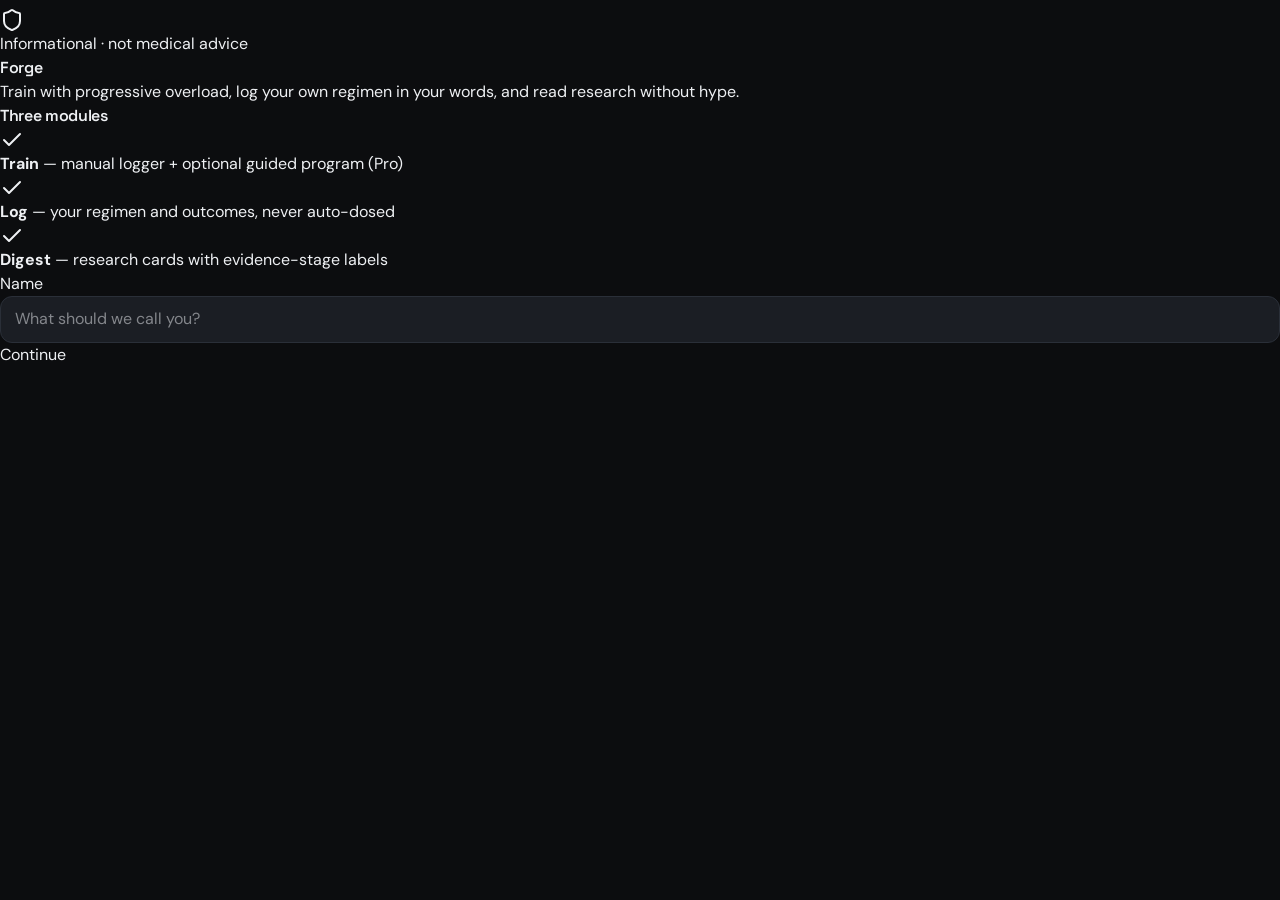
==== index.html @ 35003014 "Deploy Hu-ManForge web to forge.lvlltd.com" ====
<!doctype html>
<html lang="en">
  <head>
    <meta charset="utf-8" />
    <meta
      name="viewport"
      content="width=device-width, initial-scale=1, viewport-fit=cover, maximum-scale=1"
    />
    <meta name="theme-color" content="#0c0d0f" />
    <meta name="apple-mobile-web-app-capable" content="yes" />
    <title>Hu-ManForge</title>
    <script type="module" crossorigin src="./assets/index-Cr1faIOw.js"></script>
    <link rel="stylesheet" crossorigin href="./assets/index-DKFujRNd.css">
  </head>
  <body class="bg-bg text-fg">
    <div id="root"></div>
  </body>
</html>
---- assets/index-DKFujRNd.css ----
@import "https://fonts.googleapis.com/css2?family=DM+Sans:ital,opsz,wght@0,9..40,400;0,9..40,500;0,9..40,600;0,9..40,700;1,9..40,400&family=Space+Grotesk:wght@500;600;700&display=swap";@layer components;@layer theme{:root,:host{--font-sans:"DM Sans", system-ui, -apple-system, sans-serif;--font-mono:ui-monospace, "SF Mono", Menlo, Consolas, monospace;--default-font-family:var(--font-sans);--default-mono-font-family:var(--font-mono);--font-display:"Space Grotesk", system-ui, sans-serif;--color-bg:#0c0d0f;--color-elevated:#1b1e24;--color-fg:#eef0f3;--color-border:#2a2f38}}@layer base{*,:after,:before,::backdrop{box-sizing:border-box;border:0 solid;margin:0;padding:0}::file-selector-button{box-sizing:border-box;border:0 solid;margin:0;padding:0}html,:host{-webkit-text-size-adjust:100%;tab-size:4;line-height:1.5;font-family:var(--default-font-family,-apple-system, BlinkMacSystemFont, "Segoe UI", Roboto, "Helvetica Neue", "Noto Sans", Arial, sans-serif, "Apple Color Emoji", "Segoe UI Emoji", "Segoe UI Symbol", "Noto Color Emoji");font-feature-settings:var(--default-font-feature-settings,normal);font-variation-settings:var(--default-font-variation-settings,normal);-webkit-tap-highlight-color:transparent}hr{height:0;color:inherit;border-top-width:1px}abbr:where([title]){-webkit-text-decoration:underline dotted;text-decoration:underline dotted}h1,h2,h3,h4,h5,h6{font-size:inherit;font-weight:inherit}a{color:inherit;-webkit-text-decoration:inherit;-webkit-text-decoration:inherit;-webkit-text-decoration:inherit;-webkit-text-decoration:inherit;text-decoration:inherit}b,strong{font-weight:bolder}code,kbd,samp,pre{font-family:var(--default-mono-font-family,ui-monospace, SFMono-Regular, Menlo, Monaco, Consolas, "Liberation Mono", "Courier New", monospace);font-feature-settings:var(--default-mono-font-feature-settings,normal);font-variation-settings:var(--default-mono-font-variation-settings,normal);font-size:1em}small{font-size:80%}sub,sup{vertical-align:baseline;font-size:75%;line-height:0;position:relative}sub{bottom:-.25em}sup{top:-.5em}table{text-indent:0;border-color:inherit;border-collapse:collapse}:-moz-focusring:where(:not(iframe)){outline:auto}progress{vertical-align:baseline}summary{display:list-item}ol,ul,menu{list-style:none}img,svg,video,canvas,audio,iframe,embed,object{vertical-align:middle;display:block}img,video{max-width:100%;height:auto}button,input,select,optgroup,textarea{font:inherit;font-feature-settings:inherit;font-variation-settings:inherit;letter-spacing:inherit;color:inherit;opacity:1;background-color:#0000;border-radius:0}::file-selector-button{font:inherit;font-feature-settings:inherit;font-variation-settings:inherit;letter-spacing:inherit;color:inherit;opacity:1;background-color:#0000;border-radius:0}:where(select:is([multiple],[size])) optgroup{font-weight:bolder}:where(select:is([multiple],[size])) optgroup option{padding-inline-start:20px}::file-selector-button{margin-inline-end:4px}::placeholder{opacity:1}@supports (not ((-webkit-appearance:-apple-pay-button))) or (contain-intrinsic-size:1px){::placeholder{color:currentColor}@supports (color:color-mix(in lab, red, red)){::placeholder{color:color-mix(in oklab, currentcolor 50%, transparent)}}}textarea{resize:vertical}::-webkit-search-decoration{-webkit-appearance:none}::-webkit-date-and-time-value{min-height:1lh;text-align:inherit}::-webkit-datetime-edit{display:inline-flex}::-webkit-datetime-edit-fields-wrapper{padding:0}::-webkit-datetime-edit{padding-block:0}::-webkit-datetime-edit-year-field{padding-block:0}::-webkit-datetime-edit-month-field{padding-block:0}::-webkit-datetime-edit-day-field{padding-block:0}::-webkit-datetime-edit-hour-field{padding-block:0}::-webkit-datetime-edit-minute-field{padding-block:0}::-webkit-datetime-edit-second-field{padding-block:0}::-webkit-datetime-edit-millisecond-field{padding-block:0}::-webkit-datetime-edit-meridiem-field{padding-block:0}::-webkit-calendar-picker-indicator{line-height:1}:-moz-ui-invalid{box-shadow:none}button,input:where([type=button],[type=reset],[type=submit]){appearance:button}::file-selector-button{appearance:button}::-webkit-inner-spin-button{height:auto}::-webkit-outer-spin-button{height:auto}[hidden]:where(:not([hidden=until-found])){display:none!important}*{border-color:var(--color-border)}html{--lightningcss-light: ;--lightningcss-dark:initial;color-scheme:dark;background:var(--color-bg)}body{background:var(--color-bg);min-height:100dvh;color:var(--color-fg);font-family:var(--font-sans);-webkit-font-smoothing:antialiased;margin:0;line-height:1.5}button:not(:disabled),[role=button]:not(:disabled){cursor:pointer}button:disabled{cursor:not-allowed;opacity:.55}h1,h2,h3,.font-display{font-family:var(--font-display);letter-spacing:-.02em;font-weight:600}input,textarea,select{font:inherit;color:inherit}@media (prefers-reduced-motion:reduce){*,:before,:after{transition-duration:.01ms!important;animation-duration:.01ms!important}}}@layer utilities{.\!border-border{border-color:var(--color-border)!important}.\!bg-elevated{background-color:var(--color-elevated)!important}.bg-bg{background-color:var(--color-bg)}.\!font-sans{font-family:var(--font-sans)!important}.\!text-fg{color:var(--color-fg)!important}.text-fg{color:var(--color-fg)}.safe-pb{padding-bottom:max(1rem, env(safe-area-inset-bottom))}.safe-pt{padding-top:max(.5rem, env(safe-area-inset-top))}.tabular{font-variant-numeric:tabular-nums}}
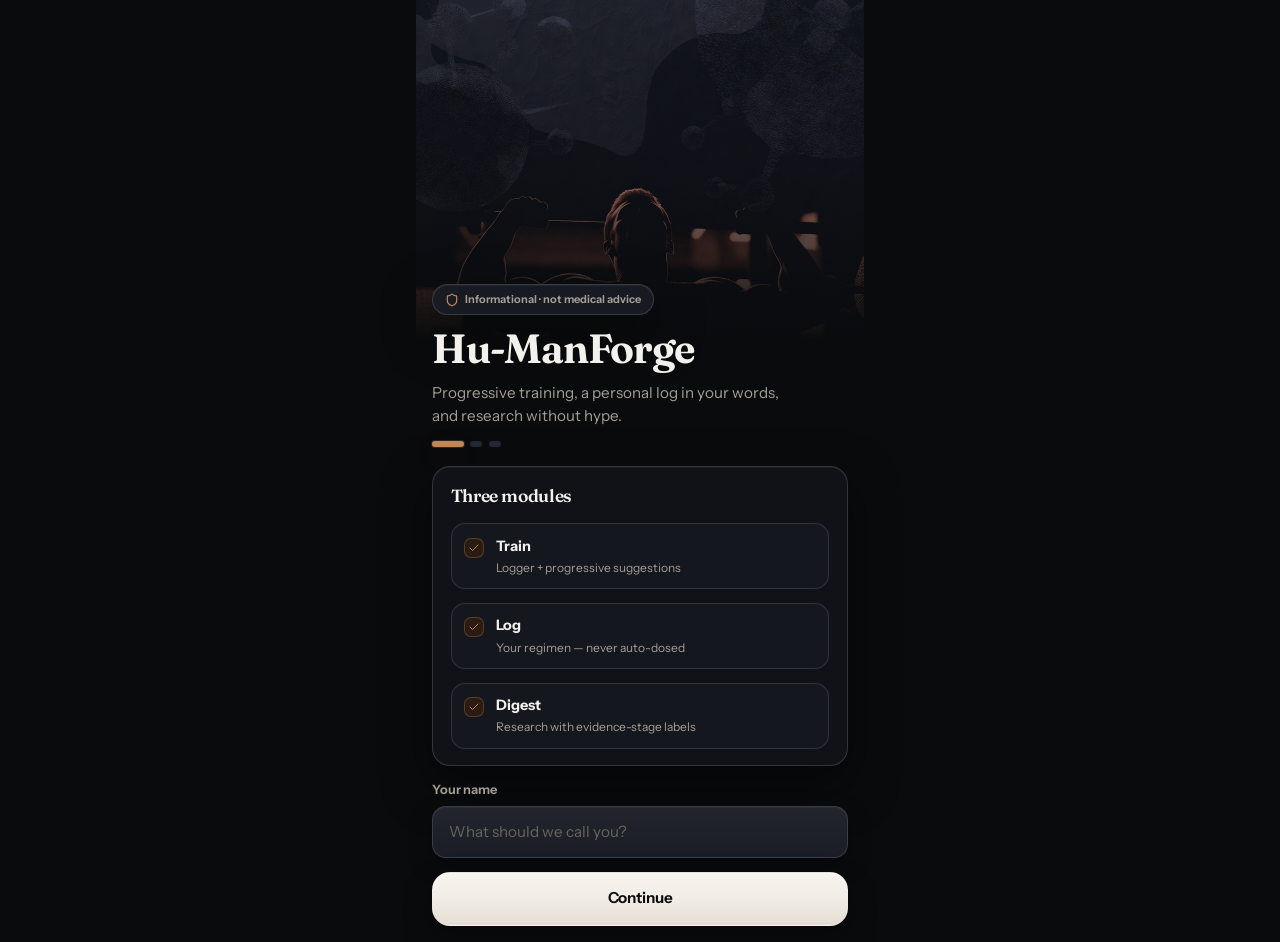
==== commit 9981c9f8: "Polish Train/Log/Digest/Trends/Settings to match onboarding" ====
--- a/index.html
+++ b/index.html
@@ -9,8 +9,8 @@
     <meta name="theme-color" content="#0c0d0f" />
     <meta name="apple-mobile-web-app-capable" content="yes" />
     <title>Hu-ManForge</title>
-    <script type="module" crossorigin src="./assets/index-Cr1faIOw.js"></script>
-    <link rel="stylesheet" crossorigin href="./assets/index-DKFujRNd.css">
+    <script type="module" crossorigin src="./assets/index-gwnp5xGA.js"></script>
+    <link rel="stylesheet" crossorigin href="./assets/index-D_nvAmwZ.css">
   </head>
   <body class="bg-bg text-fg">
     <div id="root"></div>
--- a/assets/index-D_nvAmwZ.css
+++ b/assets/index-D_nvAmwZ.css
@@ -0,0 +1 @@
+@import "https://fonts.googleapis.com/css2?family=Instrument+Sans:ital,wght@0,400;0,500;0,600;0,700;1,400&family=Fraunces:opsz,wght@9..144,500;9..144,600;9..144,700&display=swap";@layer properties{@supports (((-webkit-hyphens:none)) and (not (margin-trim:inline))) or ((-moz-orient:inline) and (not (color:rgb(from red r g b)))){*,:before,:after,::backdrop{--tw-translate-x:0;--tw-translate-y:0;--tw-translate-z:0;--tw-space-y-reverse:0;--tw-border-style:solid;--tw-leading:initial;--tw-font-weight:initial;--tw-tracking:initial;--tw-ordinal:initial;--tw-slashed-zero:initial;--tw-numeric-figure:initial;--tw-numeric-spacing:initial;--tw-numeric-fraction:initial;--tw-shadow:0 0 #0000;--tw-shadow-color:initial;--tw-shadow-alpha:100%;--tw-inset-shadow:0 0 #0000;--tw-inset-shadow-color:initial;--tw-inset-shadow-alpha:100%;--tw-ring-color:initial;--tw-ring-shadow:0 0 #0000;--tw-inset-ring-color:initial;--tw-inset-ring-shadow:0 0 #0000;--tw-ring-inset:initial;--tw-ring-offset-width:0px;--tw-ring-offset-color:#fff;--tw-ring-offset-shadow:0 0 #0000;--tw-outline-style:solid;--tw-backdrop-blur:initial;--tw-backdrop-brightness:initial;--tw-backdrop-contrast:initial;--tw-backdrop-grayscale:initial;--tw-backdrop-hue-rotate:initial;--tw-backdrop-invert:initial;--tw-backdrop-opacity:initial;--tw-backdrop-saturate:initial;--tw-backdrop-sepia:initial;--tw-duration:initial;--tw-ease:initial;--tw-scale-x:1;--tw-scale-y:1;--tw-scale-z:1}}}@layer theme{:root,:host{--font-sans:"Instrument Sans", system-ui, -apple-system, sans-serif;--font-mono:ui-monospace, "SF Mono", Menlo, Consolas, monospace;--color-black:#000;--color-white:#fff;--spacing:.25rem;--container-md:28rem;--container-lg:32rem;--text-xs:.75rem;--text-xs--line-height:calc(1 / .75);--text-sm:.875rem;--text-sm--line-height:calc(1.25 / .875);--text-base:1rem;--text-base--line-height:calc(1.5 / 1);--text-lg:1.125rem;--text-lg--line-height:calc(1.75 / 1.125);--text-xl:1.25rem;--text-xl--line-height:calc(1.75 / 1.25);--text-2xl:1.5rem;--text-2xl--line-height:calc(2 / 1.5);--text-3xl:1.875rem;--text-3xl--line-height:calc(2.25 / 1.875);--font-weight-medium:500;--font-weight-semibold:600;--tracking-tight:-.025em;--tracking-wide:.025em;--tracking-wider:.05em;--leading-relaxed:1.625;--radius-sm:10px;--radius-md:14px;--radius-lg:18px;--radius-xl:28px;--radius-2xl:1rem;--ease-out:cubic-bezier(0, 0, .2, 1);--blur-sm:8px;--blur-md:12px;--default-transition-duration:.15s;--default-transition-timing-function:cubic-bezier(.4, 0, .2, 1);--default-font-family:var(--font-sans);--default-mono-font-family:var(--font-mono);--font-display:"Fraunces", Georgia, "Times New Roman", serif;--color-bg:#0a0b0d;--color-surface:#12141a;--color-elevated:#1a1d25;--color-raised:#242833;--color-fg:#f3f1ec;--color-muted:#a39e94;--color-subtle:#6f6a62;--color-border:#2a2c33;--color-border-strong:#3d414c;--color-primary:#f0ebe3;--color-primary-fg:#0a0b0d;--color-accent:#c4895a;--color-accent-soft:#e0b48a;--color-accent-dim:#2a1c12;--color-accent-fg:#f8ebe0;--color-ok:#7aab8a;--color-warn:#d0a85c;--color-warn-dim:#2a2212;--color-danger:#c47a72;--color-danger-dim:#2a1614;--color-info:#7f96a8;--color-info-dim:#141c24;--shadow-soft:0 1px 0 #ffffff0d inset, 0 18px 48px #00000080;--shadow-glow:0 0 0 1px #c4895a38, 0 10px 32px #c4895a1f;--shadow-field:0 1px 0 #ffffff0a inset, 0 8px 24px #00000047}}@layer base{*,:after,:before,::backdrop{box-sizing:border-box;border:0 solid;margin:0;padding:0}::file-selector-button{box-sizing:border-box;border:0 solid;margin:0;padding:0}html,:host{-webkit-text-size-adjust:100%;tab-size:4;line-height:1.5;font-family:var(--default-font-family,-apple-system, BlinkMacSystemFont, "Segoe UI", Roboto, "Helvetica Neue", "Noto Sans", Arial, sans-serif, "Apple Color Emoji", "Segoe UI Emoji", "Segoe UI Symbol", "Noto Color Emoji");font-feature-settings:var(--default-font-feature-settings,normal);font-variation-settings:var(--default-font-variation-settings,normal);-webkit-tap-highlight-color:transparent}hr{height:0;color:inherit;border-top-width:1px}abbr:where([title]){-webkit-text-decoration:underline dotted;text-decoration:underline dotted}h1,h2,h3,h4,h5,h6{font-size:inherit;font-weight:inherit}a{color:inherit;-webkit-text-decoration:inherit;-webkit-text-decoration:inherit;-webkit-text-decoration:inherit;-webkit-text-decoration:inherit;text-decoration:inherit}b,strong{font-weight:bolder}code,kbd,samp,pre{font-family:var(--default-mono-font-family,ui-monospace, SFMono-Regular, Menlo, Monaco, Consolas, "Liberation Mono", "Courier New", monospace);font-feature-settings:var(--default-mono-font-feature-settings,normal);font-variation-settings:var(--default-mono-font-variation-settings,normal);font-size:1em}small{font-size:80%}sub,sup{vertical-align:baseline;font-size:75%;line-height:0;position:relative}sub{bottom:-.25em}sup{top:-.5em}table{text-indent:0;border-color:inherit;border-collapse:collapse}:-moz-focusring:where(:not(iframe)){outline:auto}progress{vertical-align:baseline}summary{display:list-item}ol,ul,menu{list-style:none}img,svg,video,canvas,audio,iframe,embed,object{vertical-align:middle;display:block}img,video{max-width:100%;height:auto}button,input,select,optgroup,textarea{font:inherit;font-feature-settings:inherit;font-variation-settings:inherit;letter-spacing:inherit;color:inherit;opacity:1;background-color:#0000;border-radius:0}::file-selector-button{font:inherit;font-feature-settings:inherit;font-variation-settings:inherit;letter-spacing:inherit;color:inherit;opacity:1;background-color:#0000;border-radius:0}:where(select:is([multiple],[size])) optgroup{font-weight:bolder}:where(select:is([multiple],[size])) optgroup option{padding-inline-start:20px}::file-selector-button{margin-inline-end:4px}::placeholder{opacity:1}@supports (not ((-webkit-appearance:-apple-pay-button))) or (contain-intrinsic-size:1px){::placeholder{color:currentColor}@supports (color:color-mix(in lab, red, red)){::placeholder{color:color-mix(in oklab, currentcolor 50%, transparent)}}}textarea{resize:vertical}::-webkit-search-decoration{-webkit-appearance:none}::-webkit-date-and-time-value{min-height:1lh;text-align:inherit}::-webkit-datetime-edit{display:inline-flex}::-webkit-datetime-edit-fields-wrapper{padding:0}::-webkit-datetime-edit{padding-block:0}::-webkit-datetime-edit-year-field{padding-block:0}::-webkit-datetime-edit-month-field{padding-block:0}::-webkit-datetime-edit-day-field{padding-block:0}::-webkit-datetime-edit-hour-field{padding-block:0}::-webkit-datetime-edit-minute-field{padding-block:0}::-webkit-datetime-edit-second-field{padding-block:0}::-webkit-datetime-edit-millisecond-field{padding-block:0}::-webkit-datetime-edit-meridiem-field{padding-block:0}::-webkit-calendar-picker-indicator{line-height:1}:-moz-ui-invalid{box-shadow:none}button,input:where([type=button],[type=reset],[type=submit]){appearance:button}::file-selector-button{appearance:button}::-webkit-inner-spin-button{height:auto}::-webkit-outer-spin-button{height:auto}[hidden]:where(:not([hidden=until-found])){display:none!important}*{border-color:var(--color-border);box-sizing:border-box}html{--lightningcss-light: ;--lightningcss-dark:initial;color-scheme:dark;background:var(--color-bg)}body{background:var(--color-bg);min-height:100dvh;color:var(--color-fg);font-family:var(--font-sans);-webkit-font-smoothing:antialiased;text-rendering:optimizelegibility;margin:0;line-height:1.5}button:not(:disabled),[role=button]:not(:disabled){cursor:pointer}button:disabled{cursor:not-allowed;opacity:.55}h1,h2,h3,.font-display{font-family:var(--font-display);letter-spacing:-.03em;font-weight:600}input,textarea,select{font:inherit;color:inherit}::placeholder{color:#6f6a62eb}@supports (color:color-mix(in lab, red, red)){::placeholder{color:color-mix(in srgb, var(--color-subtle) 92%, transparent)}}}@layer components{.app-shell{flex-direction:column;min-height:100dvh;display:flex;position:relative}.app-backdrop{z-index:0;pointer-events:none;position:fixed;inset:0;overflow:hidden}.app-backdrop img{object-fit:cover;object-position:center 18%;filter:saturate(.9)brightness(.58);width:100%;height:100%;transform:scale(1.06)}.app-backdrop:after{content:"";background:linear-gradient(#0a0b0d40 0%,#0a0b0d8c 38%,#0a0b0deb 100%),radial-gradient(900px 480px at 50% -5%,#c4895a2e,#0000 60%);position:absolute;inset:0}.glass{-webkit-backdrop-filter:blur(18px)saturate(1.25);background:#12141ab8}.glass-strong{-webkit-backdrop-filter:blur(22px)saturate(1.3);background:#1a1d25d6}.panel{border-radius:var(--radius-lg);box-shadow:var(--shadow-soft);-webkit-backdrop-filter:blur(14px);background:#12141ae0;border:1px solid #3d414cbf;padding:1.05rem 1.1rem}.field{border-radius:var(--radius-md);width:100%;min-height:52px;box-shadow:var(--shadow-field);color:var(--color-fg);background:linear-gradient(#22252e,#1a1d25);border:1px solid #3d414ce6;padding:.85rem 1rem;font-size:.95rem;transition:border-color .15s,box-shadow .15s;display:block}.field:hover{border-color:#c4895a59}.field:focus{box-shadow:0 0 0 3px #c4895a33, var(--shadow-field);border-color:#c4895ab3;outline:none}textarea.field{resize:vertical;min-height:96px;line-height:1.45}.chip{border:1px solid var(--color-border);min-height:42px;color:var(--color-muted);letter-spacing:.01em;text-transform:capitalize;background:#1a1d25e6;border-radius:999px;justify-content:center;align-items:center;gap:.35rem;padding:.45rem .95rem;font-size:.75rem;font-weight:600;transition:all .15s;display:inline-flex}.chip:hover{color:var(--color-fg);border-color:#c4895a59}.chip-on{color:var(--color-accent-fg);box-shadow:var(--shadow-glow);background:linear-gradient(160deg,#3a2818,#2a1c12);border-color:#c4895a8c}.btn{letter-spacing:-.01em;border:1px solid #0000;border-radius:16px;justify-content:center;align-items:center;gap:.5rem;min-height:48px;padding:.75rem 1.1rem;font-size:.9rem;font-weight:650;transition:transform .12s,filter .15s,opacity .15s;display:inline-flex}.btn:active{transform:scale(.98)}.btn-primary,.btn-primary-sheen{color:#0a0b0d;background:linear-gradient(#f8f4ee 0%,#f0ebe3 55%,#e4ddd3 100%);box-shadow:inset 0 1px #ffffff8c,0 12px 28px #00000059}.btn-primary:hover,.btn-primary-sheen:hover{filter:brightness(1.03)}.btn-secondary{color:var(--color-fg);box-shadow:var(--shadow-field);background:#1a1d25f2;border-color:#3d414ce6}.btn-soft,.btn-soft-sheen{color:var(--color-accent-fg);box-shadow:var(--shadow-glow);background:linear-gradient(165deg,#4a3220,#2a1c12);border-color:#c4895a66}.btn-ghost{color:var(--color-muted);background:0 0}.btn-ghost:hover{color:var(--color-fg);background:#1a1d25b3}.btn-danger{background:var(--color-danger-dim);color:var(--color-danger);border-color:#c47a724d}.btn-lg{border-radius:18px;min-height:54px;padding:.9rem 1.25rem;font-size:.95rem}.btn-sm{min-height:40px;padding:.5rem .85rem;font-size:.8rem}.btn-block{width:100%}.nav-dock{-webkit-backdrop-filter:blur(22px)saturate(1.35);background:linear-gradient(#1a1d25f0,#12141af5);border:1px solid #3d414cbf;border-radius:22px;gap:2px;padding:6px;display:flex;box-shadow:inset 0 1px #ffffff0f,0 20px 50px #0000008c}.nav-item{letter-spacing:.02em;min-height:54px;color:var(--color-subtle);background:0 0;border:0;border-radius:16px;flex-direction:column;flex:1;align-items:center;gap:.25rem;padding:.5rem .15rem;font-size:10px;font-weight:700;display:flex}.nav-item-on{color:var(--color-accent-fg);box-shadow:var(--shadow-glow);background:linear-gradient(165deg,#c4895a47,#2a1c12e6)}.nav-item-icon{border-radius:12px;place-items:center;width:32px;height:32px;display:grid}.nav-item-on .nav-item-icon{color:var(--color-accent-soft);background:#c4895a29}.onboard{z-index:1;max-width:28rem;min-height:100dvh;margin:0 auto;padding:0 1rem 2.5rem;position:relative}.onboard-hero{height:min(42vh,340px);margin:0 -1rem;position:relative;overflow:hidden}.onboard-hero img{object-fit:cover;object-position:center 20%;width:100%;height:100%}.onboard-hero:after{content:"";background:linear-gradient(#0a0b0d26 0%,#0a0b0d73 50%,#0a0b0d 100%);position:absolute;inset:0}.onboard-body{flex-direction:column;gap:1.15rem;margin-top:-3.5rem;display:flex;position:relative}.eyebrow{color:var(--color-muted);box-shadow:var(--shadow-soft);background:#1a1d25e0;border:1px solid #3d414cd9;border-radius:999px;align-items:center;gap:.4rem;padding:.4rem .75rem;font-size:11px;font-weight:650;display:inline-flex}.title-xl{font-family:var(--font-display);letter-spacing:-.03em;color:var(--color-fg);text-wrap:balance;margin:.75rem 0 0;font-size:clamp(2.1rem,8vw,2.55rem);font-weight:650;line-height:1.05}.lede{color:var(--color-muted);max-width:22rem;margin:.65rem 0 0;font-size:.95rem;line-height:1.55}.steps{gap:.4rem;margin-top:.85rem;display:flex}.steps span{background:#242833;border-radius:999px;width:12px;height:6px}.steps span.on{background:var(--color-accent);width:32px;box-shadow:var(--shadow-glow)}.label{color:var(--color-muted);margin-bottom:.45rem;font-size:.8rem;font-weight:650;display:block}.module-row{background:#1a1d258c;border:1px solid #3d414cb3;border-radius:14px;gap:.75rem;padding:.7rem .8rem;display:flex}.module-row .dot{width:20px;height:20px;color:var(--color-accent);background:#2a1c12;border:1px solid #c4895a4d;border-radius:7px;flex-shrink:0;place-items:center;margin-top:2px;display:grid}.module-row strong{color:var(--color-fg);font-size:.9rem;display:block}.module-row small{color:var(--color-muted);margin-top:2px;font-size:.75rem;display:block}.stack{flex-direction:column;gap:.85rem;display:flex}.row{gap:.55rem;display:flex}.row>*{flex:1}.chip-wrap{flex-wrap:wrap;gap:.45rem;display:flex}.section-title{font-family:var(--font-display);letter-spacing:-.02em;margin:0;font-size:1.35rem}.muted{color:var(--color-muted)}.subtle{color:var(--color-subtle);font-size:.75rem;line-height:1.45}.check-tile{border:1px solid var(--color-border);text-align:left;width:100%;color:inherit;background:#1a1d25cc;border-radius:16px;align-items:flex-start;gap:.75rem;padding:.9rem;font-size:.875rem;line-height:1.45;display:flex}.check-tile.on{box-shadow:var(--shadow-glow);background:#2a1c12b3;border-color:#c4895a73}.check-box{border:1px solid var(--color-border-strong);border-radius:6px;flex-shrink:0;place-items:center;width:20px;height:20px;margin-top:1px;display:grid}.check-tile.on .check-box{border-color:var(--color-accent);background:var(--color-accent);color:#0a0b0d}.page-head{margin-bottom:.25rem}.page-kicker{letter-spacing:.14em;text-transform:uppercase;color:var(--color-accent-soft);margin:0;font-size:.7rem;font-weight:700}.page-title{font-family:var(--font-display);letter-spacing:-.03em;margin:.35rem 0 0;font-size:1.85rem;line-height:1.1}.page-sub{color:var(--color-muted);max-width:28rem;margin:.5rem 0 0;font-size:.9rem;line-height:1.5}.safe-pb{padding-bottom:max(1rem, env(safe-area-inset-bottom))}.safe-pt{padding-top:max(.5rem, env(safe-area-inset-top))}.tabular{font-variant-numeric:tabular-nums}.text-balance{text-wrap:balance}.relative-z{z-index:10;position:relative}.header-pill{box-shadow:var(--shadow-soft);border:1px solid #3d414cbf;border-radius:18px;justify-content:space-between;align-items:center;gap:.75rem;padding:.55rem .7rem;display:flex}.brand-mark{width:40px;height:40px;font-family:var(--font-display);color:var(--color-accent-fg);box-shadow:var(--shadow-glow);background:linear-gradient(165deg,#4a3220,#2a1c12);border:1px solid #c4895a66;border-radius:14px;place-items:center;font-size:1rem;display:grid}.main-pad{width:100%;max-width:32rem;margin:0 auto;padding:1.15rem 1rem 8rem}.main-pad.session{padding-bottom:2.5rem}}@layer utilities{.visible{visibility:visible}.sr-only{clip-path:inset(50%);white-space:nowrap;border-width:0;width:1px;height:1px;margin:-1px;padding:0;position:absolute;overflow:hidden}.absolute{position:absolute}.fixed{position:fixed}.relative{position:relative}.static{position:static}.sticky{position:sticky}.inset-0{inset:0}.inset-x-0{inset-inline:0}.top-0{top:0}.top-0\.5{top:calc(var(--spacing) * .5)}.bottom-0{bottom:0}.left-0\.5{left:calc(var(--spacing) * .5)}.left-4{left:calc(var(--spacing) * 4)}.z-20{z-index:20}.z-30{z-index:30}.z-50{z-index:50}.mx-auto{margin-inline:auto}.mt-0\.5{margin-top:calc(var(--spacing) * .5)}.mt-1{margin-top:var(--spacing)}.mt-2{margin-top:calc(var(--spacing) * 2)}.mt-3{margin-top:calc(var(--spacing) * 3)}.mt-4{margin-top:calc(var(--spacing) * 4)}.mb-1{margin-bottom:var(--spacing)}.mb-2{margin-bottom:calc(var(--spacing) * 2)}.mb-4{margin-bottom:calc(var(--spacing) * 4)}.mb-8{margin-bottom:calc(var(--spacing) * 8)}.ml-2{margin-left:calc(var(--spacing) * 2)}.block{display:block}.flex{display:flex}.grid{display:grid}.hidden{display:none}.inline{display:inline}.inline-flex{display:inline-flex}.table{display:table}.h-1\.5{height:calc(var(--spacing) * 1.5)}.h-2{height:calc(var(--spacing) * 2)}.h-2\.5{height:calc(var(--spacing) * 2.5)}.h-3\.5{height:calc(var(--spacing) * 3.5)}.h-4{height:calc(var(--spacing) * 4)}.h-5{height:calc(var(--spacing) * 5)}.h-6{height:calc(var(--spacing) * 6)}.h-8{height:calc(var(--spacing) * 8)}.h-9{height:calc(var(--spacing) * 9)}.h-10{height:calc(var(--spacing) * 10)}.h-11{height:calc(var(--spacing) * 11)}.h-12{height:calc(var(--spacing) * 12)}.h-48{height:calc(var(--spacing) * 48)}.h-full{height:100%}.max-h-48{max-height:calc(var(--spacing) * 48)}.max-h-56{max-height:calc(var(--spacing) * 56)}.max-h-\[80dvh\]{max-height:80dvh}.\!min-h-10{min-height:calc(var(--spacing) * 10)!important}.\!min-h-12{min-height:calc(var(--spacing) * 12)!important}.min-h-10{min-height:calc(var(--spacing) * 10)}.min-h-11{min-height:calc(var(--spacing) * 11)}.min-h-12{min-height:calc(var(--spacing) * 12)}.min-h-\[44px\]{min-height:44px}.min-h-\[72px\]{min-height:72px}.min-h-\[88px\]{min-height:88px}.min-h-\[96px\]{min-height:96px}.min-h-dvh{min-height:100dvh}.w-2{width:calc(var(--spacing) * 2)}.w-3\.5{width:calc(var(--spacing) * 3.5)}.w-4{width:calc(var(--spacing) * 4)}.w-5{width:calc(var(--spacing) * 5)}.w-6{width:calc(var(--spacing) * 6)}.w-8{width:calc(var(--spacing) * 8)}.w-9{width:calc(var(--spacing) * 9)}.w-10{width:calc(var(--spacing) * 10)}.w-11{width:calc(var(--spacing) * 11)}.w-12{width:calc(var(--spacing) * 12)}.w-14{width:calc(var(--spacing) * 14)}.w-full{width:100%}.max-w-lg{max-width:var(--container-lg)}.max-w-md{max-width:var(--container-md)}.min-w-0{min-width:0}.flex-1{flex:1}.shrink-0{flex-shrink:0}.border-collapse{border-collapse:collapse}.translate-x-5{--tw-translate-x:calc(var(--spacing) * 5);translate:var(--tw-translate-x) var(--tw-translate-y)}.cursor-pointer{cursor:pointer}.grid-cols-2{grid-template-columns:repeat(2,minmax(0,1fr))}.grid-cols-\[1fr_1fr_1fr_auto\]{grid-template-columns:1fr 1fr 1fr auto}.flex-col{flex-direction:column}.flex-wrap{flex-wrap:wrap}.place-items-center{place-items:center}.items-center{align-items:center}.items-end{align-items:flex-end}.items-start{align-items:flex-start}.justify-between{justify-content:space-between}.justify-center{justify-content:center}.gap-0\.5{gap:calc(var(--spacing) * .5)}.gap-1{gap:var(--spacing)}.gap-1\.5{gap:calc(var(--spacing) * 1.5)}.gap-2{gap:calc(var(--spacing) * 2)}.gap-2\.5{gap:calc(var(--spacing) * 2.5)}.gap-3{gap:calc(var(--spacing) * 3)}:where(.space-y-1>:not(:last-child)){--tw-space-y-reverse:0;margin-block-start:calc(var(--spacing) * var(--tw-space-y-reverse));margin-block-end:calc(var(--spacing) * calc(1 - var(--tw-space-y-reverse)))}:where(.space-y-1\.5>:not(:last-child)){--tw-space-y-reverse:0;margin-block-start:calc(calc(var(--spacing) * 1.5) * var(--tw-space-y-reverse));margin-block-end:calc(calc(var(--spacing) * 1.5) * calc(1 - var(--tw-space-y-reverse)))}:where(.space-y-2>:not(:last-child)){--tw-space-y-reverse:0;margin-block-start:calc(calc(var(--spacing) * 2) * var(--tw-space-y-reverse));margin-block-end:calc(calc(var(--spacing) * 2) * calc(1 - var(--tw-space-y-reverse)))}:where(.space-y-3>:not(:last-child)){--tw-space-y-reverse:0;margin-block-start:calc(calc(var(--spacing) * 3) * var(--tw-space-y-reverse));margin-block-end:calc(calc(var(--spacing) * 3) * calc(1 - var(--tw-space-y-reverse)))}:where(.space-y-4>:not(:last-child)){--tw-space-y-reverse:0;margin-block-start:calc(calc(var(--spacing) * 4) * var(--tw-space-y-reverse));margin-block-end:calc(calc(var(--spacing) * 4) * calc(1 - var(--tw-space-y-reverse)))}:where(.space-y-5>:not(:last-child)){--tw-space-y-reverse:0;margin-block-start:calc(calc(var(--spacing) * 5) * var(--tw-space-y-reverse));margin-block-end:calc(calc(var(--spacing) * 5) * calc(1 - var(--tw-space-y-reverse)))}.overflow-hidden{overflow:hidden}.overflow-y-auto{overflow-y:auto}.\!rounded-xl{border-radius:var(--radius-xl)!important}.rounded-2xl{border-radius:var(--radius-2xl)}.rounded-\[var\(--radius-md\)\]{border-radius:var(--radius-md)}.rounded-\[var\(--radius-sm\)\]{border-radius:var(--radius-sm)}.rounded-full{border-radius:2147483647px}.rounded-lg{border-radius:var(--radius-lg)}.rounded-md{border-radius:var(--radius-md)}.rounded-xl{border-radius:var(--radius-xl)}.border{border-style:var(--tw-border-style);border-width:1px}.border-t{border-top-style:var(--tw-border-style);border-top-width:1px}.border-b{border-bottom-style:var(--tw-border-style);border-bottom-width:1px}.\!border-border{border-color:var(--color-border)!important}.border-accent{border-color:var(--color-accent)}.border-accent\/20{border-color:#c4895a33}@supports (color:color-mix(in lab, red, red)){.border-accent\/20{border-color:color-mix(in oklab, var(--color-accent) 20%, transparent)}}.border-accent\/30{border-color:#c4895a4d}@supports (color:color-mix(in lab, red, red)){.border-accent\/30{border-color:color-mix(in oklab, var(--color-accent) 30%, transparent)}}.border-accent\/35{border-color:#c4895a59}@supports (color:color-mix(in lab, red, red)){.border-accent\/35{border-color:color-mix(in oklab, var(--color-accent) 35%, transparent)}}.border-accent\/40{border-color:#c4895a66}@supports (color:color-mix(in lab, red, red)){.border-accent\/40{border-color:color-mix(in oklab, var(--color-accent) 40%, transparent)}}.border-border{border-color:var(--color-border)}.border-border-strong{border-color:var(--color-border-strong)}.border-border\/80{border-color:#2a2c33cc}@supports (color:color-mix(in lab, red, red)){.border-border\/80{border-color:color-mix(in oklab, var(--color-border) 80%, transparent)}}.border-danger\/25{border-color:#c47a7240}@supports (color:color-mix(in lab, red, red)){.border-danger\/25{border-color:color-mix(in oklab, var(--color-danger) 25%, transparent)}}.border-danger\/30{border-color:#c47a724d}@supports (color:color-mix(in lab, red, red)){.border-danger\/30{border-color:color-mix(in oklab, var(--color-danger) 30%, transparent)}}.border-info\/25{border-color:#7f96a840}@supports (color:color-mix(in lab, red, red)){.border-info\/25{border-color:color-mix(in oklab, var(--color-info) 25%, transparent)}}.border-transparent{border-color:#0000}.border-warn\/20{border-color:#d0a85c33}@supports (color:color-mix(in lab, red, red)){.border-warn\/20{border-color:color-mix(in oklab, var(--color-warn) 20%, transparent)}}.border-warn\/25{border-color:#d0a85c40}@supports (color:color-mix(in lab, red, red)){.border-warn\/25{border-color:color-mix(in oklab, var(--color-warn) 25%, transparent)}}.\!bg-elevated{background-color:var(--color-elevated)!important}.bg-accent{background-color:var(--color-accent)}.bg-accent-dim{background-color:var(--color-accent-dim)}.bg-accent-dim\/20{background-color:#2a1c1233}@supports (color:color-mix(in lab, red, red)){.bg-accent-dim\/20{background-color:color-mix(in oklab, var(--color-accent-dim) 20%, transparent)}}.bg-accent-dim\/30{background-color:#2a1c124d}@supports (color:color-mix(in lab, red, red)){.bg-accent-dim\/30{background-color:color-mix(in oklab, var(--color-accent-dim) 30%, transparent)}}.bg-accent-dim\/35{background-color:#2a1c1259}@supports (color:color-mix(in lab, red, red)){.bg-accent-dim\/35{background-color:color-mix(in oklab, var(--color-accent-dim) 35%, transparent)}}.bg-accent-dim\/40{background-color:#2a1c1266}@supports (color:color-mix(in lab, red, red)){.bg-accent-dim\/40{background-color:color-mix(in oklab, var(--color-accent-dim) 40%, transparent)}}.bg-accent-dim\/45{background-color:#2a1c1273}@supports (color:color-mix(in lab, red, red)){.bg-accent-dim\/45{background-color:color-mix(in oklab, var(--color-accent-dim) 45%, transparent)}}.bg-accent-dim\/50{background-color:#2a1c1280}@supports (color:color-mix(in lab, red, red)){.bg-accent-dim\/50{background-color:color-mix(in oklab, var(--color-accent-dim) 50%, transparent)}}.bg-accent\/70{background-color:#c4895ab3}@supports (color:color-mix(in lab, red, red)){.bg-accent\/70{background-color:color-mix(in oklab, var(--color-accent) 70%, transparent)}}.bg-bg{background-color:var(--color-bg)}.bg-bg\/75{background-color:#0a0b0dbf}@supports (color:color-mix(in lab, red, red)){.bg-bg\/75{background-color:color-mix(in oklab, var(--color-bg) 75%, transparent)}}.bg-bg\/90{background-color:#0a0b0de6}@supports (color:color-mix(in lab, red, red)){.bg-bg\/90{background-color:color-mix(in oklab, var(--color-bg) 90%, transparent)}}.bg-black\/10{background-color:#0000001a}@supports (color:color-mix(in lab, red, red)){.bg-black\/10{background-color:color-mix(in oklab, var(--color-black) 10%, transparent)}}.bg-danger-dim{background-color:var(--color-danger-dim)}.bg-danger-dim\/40{background-color:#2a161466}@supports (color:color-mix(in lab, red, red)){.bg-danger-dim\/40{background-color:color-mix(in oklab, var(--color-danger-dim) 40%, transparent)}}.bg-elevated{background-color:var(--color-elevated)}.bg-elevated\/50{background-color:#1a1d2580}@supports (color:color-mix(in lab, red, red)){.bg-elevated\/50{background-color:color-mix(in oklab, var(--color-elevated) 50%, transparent)}}.bg-elevated\/70{background-color:#1a1d25b3}@supports (color:color-mix(in lab, red, red)){.bg-elevated\/70{background-color:color-mix(in oklab, var(--color-elevated) 70%, transparent)}}.bg-fg{background-color:var(--color-fg)}.bg-info-dim{background-color:var(--color-info-dim)}.bg-muted{background-color:var(--color-muted)}.bg-primary{background-color:var(--color-primary)}.bg-primary-fg{background-color:var(--color-primary-fg)}.bg-raised{background-color:var(--color-raised)}.bg-surface{background-color:var(--color-surface)}.bg-surface\/95{background-color:#12141af2}@supports (color:color-mix(in lab, red, red)){.bg-surface\/95{background-color:color-mix(in oklab, var(--color-surface) 95%, transparent)}}.bg-transparent{background-color:#0000}.bg-warn-dim{background-color:var(--color-warn-dim)}.bg-warn-dim\/20{background-color:#2a221233}@supports (color:color-mix(in lab, red, red)){.bg-warn-dim\/20{background-color:color-mix(in oklab, var(--color-warn-dim) 20%, transparent)}}.bg-warn\/70{background-color:#d0a85cb3}@supports (color:color-mix(in lab, red, red)){.bg-warn\/70{background-color:color-mix(in oklab, var(--color-warn) 70%, transparent)}}.bg-warn\/80{background-color:#d0a85ccc}@supports (color:color-mix(in lab, red, red)){.bg-warn\/80{background-color:color-mix(in oklab, var(--color-warn) 80%, transparent)}}.stroke-\[2\.25\]{stroke-width:2.25px}.object-cover{object-fit:cover}.\!p-0{padding:0!important}.p-1{padding:var(--spacing)}.p-2{padding:calc(var(--spacing) * 2)}.p-3{padding:calc(var(--spacing) * 3)}.p-4{padding:calc(var(--spacing) * 4)}.\!px-2{padding-inline:calc(var(--spacing) * 2)!important}.px-1{padding-inline:var(--spacing)}.px-2{padding-inline:calc(var(--spacing) * 2)}.px-2\.5{padding-inline:calc(var(--spacing) * 2.5)}.px-3{padding-inline:calc(var(--spacing) * 3)}.px-4{padding-inline:calc(var(--spacing) * 4)}.px-5{padding-inline:calc(var(--spacing) * 5)}.py-0\.5{padding-block:calc(var(--spacing) * .5)}.py-1{padding-block:var(--spacing)}.py-1\.5{padding-block:calc(var(--spacing) * 1.5)}.py-2{padding-block:calc(var(--spacing) * 2)}.py-2\.5{padding-block:calc(var(--spacing) * 2.5)}.py-3{padding-block:calc(var(--spacing) * 3)}.py-5{padding-block:calc(var(--spacing) * 5)}.py-6{padding-block:calc(var(--spacing) * 6)}.py-8{padding-block:calc(var(--spacing) * 8)}.pt-1{padding-top:var(--spacing)}.pt-2{padding-top:calc(var(--spacing) * 2)}.pb-28{padding-bottom:calc(var(--spacing) * 28)}.text-center{text-align:center}.text-left{text-align:left}.\!font-sans{font-family:var(--font-sans)!important}.font-display{font-family:var(--font-display)}.font-sans{font-family:var(--font-sans)}.text-2xl{font-size:var(--text-2xl);line-height:var(--tw-leading,var(--text-2xl--line-height))}.text-3xl{font-size:var(--text-3xl);line-height:var(--tw-leading,var(--text-3xl--line-height))}.text-base{font-size:var(--text-base);line-height:var(--tw-leading,var(--text-base--line-height))}.text-lg{font-size:var(--text-lg);line-height:var(--tw-leading,var(--text-lg--line-height))}.text-sm{font-size:var(--text-sm);line-height:var(--tw-leading,var(--text-sm--line-height))}.text-xl{font-size:var(--text-xl);line-height:var(--tw-leading,var(--text-xl--line-height))}.text-xs{font-size:var(--text-xs);line-height:var(--tw-leading,var(--text-xs--line-height))}.text-\[10px\]{font-size:10px}.text-\[11px\]{font-size:11px}.text-\[15px\]{font-size:15px}.leading-none{--tw-leading:1;line-height:1}.leading-relaxed{--tw-leading:var(--leading-relaxed);line-height:var(--leading-relaxed)}.font-medium{--tw-font-weight:var(--font-weight-medium);font-weight:var(--font-weight-medium)}.font-semibold{--tw-font-weight:var(--font-weight-semibold);font-weight:var(--font-weight-semibold)}.tracking-\[0\.14em\]{--tw-tracking:.14em;letter-spacing:.14em}.tracking-tight{--tw-tracking:var(--tracking-tight);letter-spacing:var(--tracking-tight)}.tracking-wide{--tw-tracking:var(--tracking-wide);letter-spacing:var(--tracking-wide)}.tracking-wider{--tw-tracking:var(--tracking-wider);letter-spacing:var(--tracking-wider)}.\!text-fg{color:var(--color-fg)!important}.text-accent{color:var(--color-accent)}.text-accent-fg{color:var(--color-accent-fg)}.text-accent-soft{color:var(--color-accent-soft)}.text-danger{color:var(--color-danger)}.text-fg{color:var(--color-fg)}.text-info{color:var(--color-info)}.text-muted{color:var(--color-muted)}.text-primary-fg{color:var(--color-primary-fg)}.text-subtle{color:var(--color-subtle)}.text-transparent{color:#0000}.text-warn{color:var(--color-warn)}.uppercase{text-transform:uppercase}.italic{font-style:italic}.tabular-nums{--tw-numeric-spacing:tabular-nums;font-variant-numeric:var(--tw-ordinal,) var(--tw-slashed-zero,) var(--tw-numeric-figure,) var(--tw-numeric-spacing,) var(--tw-numeric-fraction,)}.underline-offset-2{text-underline-offset:2px}.underline-offset-4{text-underline-offset:4px}.antialiased{-webkit-font-smoothing:antialiased;-moz-osx-font-smoothing:grayscale}.accent-\[var\(--color-accent\)\]{accent-color:var(--color-accent)}.opacity-50{opacity:.5}.opacity-70{opacity:.7}.shadow{--tw-shadow:0 1px 3px 0 var(--tw-shadow-color,#0000001a), 0 1px 2px -1px var(--tw-shadow-color,#0000001a);box-shadow:var(--tw-inset-shadow), var(--tw-inset-ring-shadow), var(--tw-ring-offset-shadow), var(--tw-ring-shadow), var(--tw-shadow)}.shadow-glow{--tw-shadow:0 0 0 1px var(--tw-shadow-color,#c4895a38), 0 10px 32px var(--tw-shadow-color,#c4895a1f);box-shadow:var(--tw-inset-shadow), var(--tw-inset-ring-shadow), var(--tw-ring-offset-shadow), var(--tw-ring-shadow), var(--tw-shadow)}.shadow-sm{--tw-shadow:0 1px 3px 0 var(--tw-shadow-color,#0000001a), 0 1px 2px -1px var(--tw-shadow-color,#0000001a);box-shadow:var(--tw-inset-shadow), var(--tw-inset-ring-shadow), var(--tw-ring-offset-shadow), var(--tw-ring-shadow), var(--tw-shadow)}.outline{outline-style:var(--tw-outline-style);outline-width:1px}.backdrop-blur-md{--tw-backdrop-blur:blur(var(--blur-md));-webkit-backdrop-filter:var(--tw-backdrop-blur,) var(--tw-backdrop-brightness,) var(--tw-backdrop-contrast,) var(--tw-backdrop-grayscale,) var(--tw-backdrop-hue-rotate,) var(--tw-backdrop-invert,) var(--tw-backdrop-opacity,) var(--tw-backdrop-saturate,) var(--tw-backdrop-sepia,);backdrop-filter:var(--tw-backdrop-blur,) var(--tw-backdrop-brightness,) var(--tw-backdrop-contrast,) var(--tw-backdrop-grayscale,) var(--tw-backdrop-hue-rotate,) var(--tw-backdrop-invert,) var(--tw-backdrop-opacity,) var(--tw-backdrop-saturate,) var(--tw-backdrop-sepia,)}.backdrop-blur-sm{--tw-backdrop-blur:blur(var(--blur-sm));-webkit-backdrop-filter:var(--tw-backdrop-blur,) var(--tw-backdrop-brightness,) var(--tw-backdrop-contrast,) var(--tw-backdrop-grayscale,) var(--tw-backdrop-hue-rotate,) var(--tw-backdrop-invert,) var(--tw-backdrop-opacity,) var(--tw-backdrop-saturate,) var(--tw-backdrop-sepia,);backdrop-filter:var(--tw-backdrop-blur,) var(--tw-backdrop-brightness,) var(--tw-backdrop-contrast,) var(--tw-backdrop-grayscale,) var(--tw-backdrop-hue-rotate,) var(--tw-backdrop-invert,) var(--tw-backdrop-opacity,) var(--tw-backdrop-saturate,) var(--tw-backdrop-sepia,)}.transition-\[opacity\,transform\,background-color\,border-color\]{transition-property:opacity,transform,background-color,border-color;transition-timing-function:var(--tw-ease,var(--default-transition-timing-function));transition-duration:var(--tw-duration,var(--default-transition-duration))}.transition-\[width\]{transition-property:width;transition-timing-function:var(--tw-ease,var(--default-transition-timing-function));transition-duration:var(--tw-duration,var(--default-transition-duration))}.transition-all{transition-property:all;transition-timing-function:var(--tw-ease,var(--default-transition-timing-function));transition-duration:var(--tw-duration,var(--default-transition-duration))}.transition-colors{transition-property:color,background-color,border-color,outline-color,text-decoration-color,fill,stroke,--tw-gradient-from,--tw-gradient-via,--tw-gradient-to;transition-timing-function:var(--tw-ease,var(--default-transition-timing-function));transition-duration:var(--tw-duration,var(--default-transition-duration))}.transition-transform{transition-property:transform,translate,scale,rotate;transition-timing-function:var(--tw-ease,var(--default-transition-timing-function));transition-duration:var(--tw-duration,var(--default-transition-duration))}.duration-150{--tw-duration:.15s;transition-duration:.15s}.duration-300{--tw-duration:.3s;transition-duration:.3s}.ease-out{--tw-ease:var(--ease-out);transition-timing-function:var(--ease-out)}.outline-none{--tw-outline-style:none;outline-style:none}.placeholder\:text-subtle::placeholder{color:var(--color-subtle)}@media (hover:hover){.hover\:border-border-strong:hover{border-color:var(--color-border-strong)}.hover\:border-border\/70:hover{border-color:#2a2c33b3}@supports (color:color-mix(in lab, red, red)){.hover\:border-border\/70:hover{border-color:color-mix(in oklab, var(--color-border) 70%, transparent)}}.hover\:border-danger\/40:hover{border-color:#c47a7266}@supports (color:color-mix(in lab, red, red)){.hover\:border-danger\/40:hover{border-color:color-mix(in oklab, var(--color-danger) 40%, transparent)}}.hover\:bg-danger-dim:hover{background-color:var(--color-danger-dim)}.hover\:bg-danger\/20:hover{background-color:#c47a7233}@supports (color:color-mix(in lab, red, red)){.hover\:bg-danger\/20:hover{background-color:color-mix(in oklab, var(--color-danger) 20%, transparent)}}.hover\:bg-elevated:hover{background-color:var(--color-elevated)}.hover\:bg-elevated\/80:hover{background-color:#1a1d25cc}@supports (color:color-mix(in lab, red, red)){.hover\:bg-elevated\/80:hover{background-color:color-mix(in oklab, var(--color-elevated) 80%, transparent)}}.hover\:bg-raised:hover{background-color:var(--color-raised)}.hover\:text-danger:hover{color:var(--color-danger)}.hover\:text-fg:hover{color:var(--color-fg)}.hover\:text-muted:hover{color:var(--color-muted)}.hover\:underline:hover{text-decoration-line:underline}.hover\:opacity-90:hover{opacity:.9}}.focus\:border-border:focus{border-color:var(--color-border)}.focus\:border-border-strong:focus{border-color:var(--color-border-strong)}.focus\:ring-1:focus{--tw-ring-shadow:var(--tw-ring-inset,) 0 0 0 calc(1px + var(--tw-ring-offset-width)) var(--tw-ring-color,currentcolor);box-shadow:var(--tw-inset-shadow), var(--tw-inset-ring-shadow), var(--tw-ring-offset-shadow), var(--tw-ring-shadow), var(--tw-shadow)}.focus\:ring-2:focus{--tw-ring-shadow:var(--tw-ring-inset,) 0 0 0 calc(2px + var(--tw-ring-offset-width)) var(--tw-ring-color,currentcolor);box-shadow:var(--tw-inset-shadow), var(--tw-inset-ring-shadow), var(--tw-ring-offset-shadow), var(--tw-ring-shadow), var(--tw-shadow)}.focus\:ring-accent\/40:focus{--tw-ring-color:#c4895a66}@supports (color:color-mix(in lab, red, red)){.focus\:ring-accent\/40:focus{--tw-ring-color:color-mix(in oklab, var(--color-accent) 40%, transparent)}}.focus\:ring-border-strong:focus{--tw-ring-color:var(--color-border-strong)}.focus\:outline-none:focus{--tw-outline-style:none;outline-style:none}.active\:scale-\[0\.98\]:active{scale:.98}.disabled\:opacity-40:disabled{opacity:.4}.disabled\:active\:scale-100:disabled:active{--tw-scale-x:100%;--tw-scale-y:100%;--tw-scale-z:100%;scale:var(--tw-scale-x) var(--tw-scale-y)}@media (width>=40rem){.sm\:flex-row{flex-direction:row}.sm\:items-center{align-items:center}}@media (prefers-color-scheme:dark){.dark\:bg-white\/20{background-color:#fff3}@supports (color:color-mix(in lab, red, red)){.dark\:bg-white\/20{background-color:color-mix(in oklab, var(--color-white) 20%, transparent)}}}}@property --tw-translate-x{syntax:"*";inherits:false;initial-value:0}@property --tw-translate-y{syntax:"*";inherits:false;initial-value:0}@property --tw-translate-z{syntax:"*";inherits:false;initial-value:0}@property --tw-space-y-reverse{syntax:"*";inherits:false;initial-value:0}@property --tw-border-style{syntax:"*";inherits:false;initial-value:solid}@property --tw-leading{syntax:"*";inherits:false}@property --tw-font-weight{syntax:"*";inherits:false}@property --tw-tracking{syntax:"*";inherits:false}@property --tw-ordinal{syntax:"*";inherits:false}@property --tw-slashed-zero{syntax:"*";inherits:false}@property --tw-numeric-figure{syntax:"*";inherits:false}@property --tw-numeric-spacing{syntax:"*";inherits:false}@property --tw-numeric-fraction{syntax:"*";inherits:false}@property --tw-shadow{syntax:"*";inherits:false;initial-value:0 0 #0000}@property --tw-shadow-color{syntax:"*";inherits:false}@property --tw-shadow-alpha{syntax:"<percentage>";inherits:false;initial-value:100%}@property --tw-inset-shadow{syntax:"*";inherits:false;initial-value:0 0 #0000}@property --tw-inset-shadow-color{syntax:"*";inherits:false}@property --tw-inset-shadow-alpha{syntax:"<percentage>";inherits:false;initial-value:100%}@property --tw-ring-color{syntax:"*";inherits:false}@property --tw-ring-shadow{syntax:"*";inherits:false;initial-value:0 0 #0000}@property --tw-inset-ring-color{syntax:"*";inherits:false}@property --tw-inset-ring-shadow{syntax:"*";inherits:false;initial-value:0 0 #0000}@property --tw-ring-inset{syntax:"*";inherits:false}@property --tw-ring-offset-width{syntax:"<length>";inherits:false;initial-value:0}@property --tw-ring-offset-color{syntax:"*";inherits:false;initial-value:#fff}@property --tw-ring-offset-shadow{syntax:"*";inherits:false;initial-value:0 0 #0000}@property --tw-outline-style{syntax:"*";inherits:false;initial-value:solid}@property --tw-backdrop-blur{syntax:"*";inherits:false}@property --tw-backdrop-brightness{syntax:"*";inherits:false}@property --tw-backdrop-contrast{syntax:"*";inherits:false}@property --tw-backdrop-grayscale{syntax:"*";inherits:false}@property --tw-backdrop-hue-rotate{syntax:"*";inherits:false}@property --tw-backdrop-invert{syntax:"*";inherits:false}@property --tw-backdrop-opacity{syntax:"*";inherits:false}@property --tw-backdrop-saturate{syntax:"*";inherits:false}@property --tw-backdrop-sepia{syntax:"*";inherits:false}@property --tw-duration{syntax:"*";inherits:false}@property --tw-ease{syntax:"*";inherits:false}@property --tw-scale-x{syntax:"*";inherits:false;initial-value:1}@property --tw-scale-y{syntax:"*";inherits:false;initial-value:1}@property --tw-scale-z{syntax:"*";inherits:false;initial-value:1}
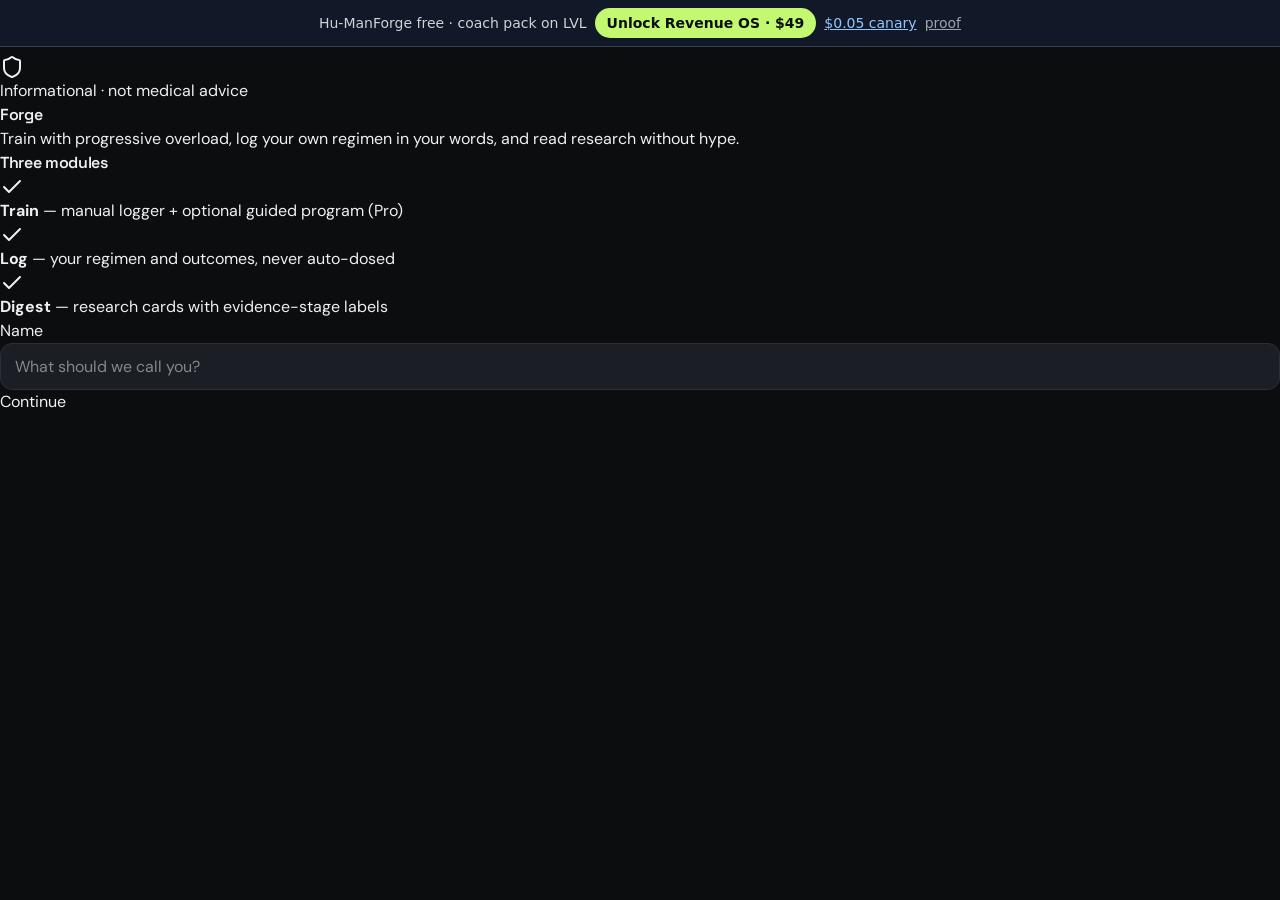
==== commit 5f462703: "feat(phase2): paid path CTA bar → LVL Revenue OS + canary Surface first monetization bridge on forge" ====
--- a/index.html
+++ b/index.html
@@ -9,10 +9,18 @@
     <meta name="theme-color" content="#0c0d0f" />
     <meta name="apple-mobile-web-app-capable" content="yes" />
     <title>Hu-ManForge</title>
-    <script type="module" crossorigin src="./assets/index-gwnp5xGA.js"></script>
-    <link rel="stylesheet" crossorigin href="./assets/index-D_nvAmwZ.css">
+    <script type="module" crossorigin src="./assets/index-Cr1faIOw.js"></script>
+    <link rel="stylesheet" crossorigin href="./assets/index-DKFujRNd.css">
   </head>
   <body class="bg-bg text-fg">
+    <!-- Phase-2 paid path CTA (static; survives SPA mount) -->
+    <div id="lvl-forge-cta" style="position:sticky;top:0;z-index:9999;display:flex;flex-wrap:wrap;gap:8px;align-items:center;justify-content:center;padding:8px 12px;background:#111827;border-bottom:1px solid #374151;font:14px/1.3 system-ui,sans-serif;color:#e5e7eb">
+      <span style="opacity:.9">Hu-ManForge free · coach pack on LVL</span>
+      <a href="https://lvlltd.com/hub/marketplace?buy=lvl-agent-revenue-os-pack&amp;pay=1" style="background:#c2f970;color:#0b0f14;text-decoration:none;font-weight:700;padding:6px 12px;border-radius:999px">Unlock Revenue OS · $49</a>
+      <a href="https://lvlltd.com/hub/marketplace?buy=agent-x402-first-buy&amp;pay=1" style="color:#93c5fd;text-decoration:underline">$0.05 canary</a>
+      <a href="https://lvlltd.com/api/proof" style="color:#9ca3af;text-decoration:underline">proof</a>
+    </div>
     <div id="root"></div>
   </body>
 </html>
+
--- a/assets/index-DKFujRNd.css
+++ b/assets/index-DKFujRNd.css
@@ -0,0 +1 @@
+@import "https://fonts.googleapis.com/css2?family=DM+Sans:ital,opsz,wght@0,9..40,400;0,9..40,500;0,9..40,600;0,9..40,700;1,9..40,400&family=Space+Grotesk:wght@500;600;700&display=swap";@layer components;@layer theme{:root,:host{--font-sans:"DM Sans", system-ui, -apple-system, sans-serif;--font-mono:ui-monospace, "SF Mono", Menlo, Consolas, monospace;--default-font-family:var(--font-sans);--default-mono-font-family:var(--font-mono);--font-display:"Space Grotesk", system-ui, sans-serif;--color-bg:#0c0d0f;--color-elevated:#1b1e24;--color-fg:#eef0f3;--color-border:#2a2f38}}@layer base{*,:after,:before,::backdrop{box-sizing:border-box;border:0 solid;margin:0;padding:0}::file-selector-button{box-sizing:border-box;border:0 solid;margin:0;padding:0}html,:host{-webkit-text-size-adjust:100%;tab-size:4;line-height:1.5;font-family:var(--default-font-family,-apple-system, BlinkMacSystemFont, "Segoe UI", Roboto, "Helvetica Neue", "Noto Sans", Arial, sans-serif, "Apple Color Emoji", "Segoe UI Emoji", "Segoe UI Symbol", "Noto Color Emoji");font-feature-settings:var(--default-font-feature-settings,normal);font-variation-settings:var(--default-font-variation-settings,normal);-webkit-tap-highlight-color:transparent}hr{height:0;color:inherit;border-top-width:1px}abbr:where([title]){-webkit-text-decoration:underline dotted;text-decoration:underline dotted}h1,h2,h3,h4,h5,h6{font-size:inherit;font-weight:inherit}a{color:inherit;-webkit-text-decoration:inherit;-webkit-text-decoration:inherit;-webkit-text-decoration:inherit;-webkit-text-decoration:inherit;text-decoration:inherit}b,strong{font-weight:bolder}code,kbd,samp,pre{font-family:var(--default-mono-font-family,ui-monospace, SFMono-Regular, Menlo, Monaco, Consolas, "Liberation Mono", "Courier New", monospace);font-feature-settings:var(--default-mono-font-feature-settings,normal);font-variation-settings:var(--default-mono-font-variation-settings,normal);font-size:1em}small{font-size:80%}sub,sup{vertical-align:baseline;font-size:75%;line-height:0;position:relative}sub{bottom:-.25em}sup{top:-.5em}table{text-indent:0;border-color:inherit;border-collapse:collapse}:-moz-focusring:where(:not(iframe)){outline:auto}progress{vertical-align:baseline}summary{display:list-item}ol,ul,menu{list-style:none}img,svg,video,canvas,audio,iframe,embed,object{vertical-align:middle;display:block}img,video{max-width:100%;height:auto}button,input,select,optgroup,textarea{font:inherit;font-feature-settings:inherit;font-variation-settings:inherit;letter-spacing:inherit;color:inherit;opacity:1;background-color:#0000;border-radius:0}::file-selector-button{font:inherit;font-feature-settings:inherit;font-variation-settings:inherit;letter-spacing:inherit;color:inherit;opacity:1;background-color:#0000;border-radius:0}:where(select:is([multiple],[size])) optgroup{font-weight:bolder}:where(select:is([multiple],[size])) optgroup option{padding-inline-start:20px}::file-selector-button{margin-inline-end:4px}::placeholder{opacity:1}@supports (not ((-webkit-appearance:-apple-pay-button))) or (contain-intrinsic-size:1px){::placeholder{color:currentColor}@supports (color:color-mix(in lab, red, red)){::placeholder{color:color-mix(in oklab, currentcolor 50%, transparent)}}}textarea{resize:vertical}::-webkit-search-decoration{-webkit-appearance:none}::-webkit-date-and-time-value{min-height:1lh;text-align:inherit}::-webkit-datetime-edit{display:inline-flex}::-webkit-datetime-edit-fields-wrapper{padding:0}::-webkit-datetime-edit{padding-block:0}::-webkit-datetime-edit-year-field{padding-block:0}::-webkit-datetime-edit-month-field{padding-block:0}::-webkit-datetime-edit-day-field{padding-block:0}::-webkit-datetime-edit-hour-field{padding-block:0}::-webkit-datetime-edit-minute-field{padding-block:0}::-webkit-datetime-edit-second-field{padding-block:0}::-webkit-datetime-edit-millisecond-field{padding-block:0}::-webkit-datetime-edit-meridiem-field{padding-block:0}::-webkit-calendar-picker-indicator{line-height:1}:-moz-ui-invalid{box-shadow:none}button,input:where([type=button],[type=reset],[type=submit]){appearance:button}::file-selector-button{appearance:button}::-webkit-inner-spin-button{height:auto}::-webkit-outer-spin-button{height:auto}[hidden]:where(:not([hidden=until-found])){display:none!important}*{border-color:var(--color-border)}html{--lightningcss-light: ;--lightningcss-dark:initial;color-scheme:dark;background:var(--color-bg)}body{background:var(--color-bg);min-height:100dvh;color:var(--color-fg);font-family:var(--font-sans);-webkit-font-smoothing:antialiased;margin:0;line-height:1.5}button:not(:disabled),[role=button]:not(:disabled){cursor:pointer}button:disabled{cursor:not-allowed;opacity:.55}h1,h2,h3,.font-display{font-family:var(--font-display);letter-spacing:-.02em;font-weight:600}input,textarea,select{font:inherit;color:inherit}@media (prefers-reduced-motion:reduce){*,:before,:after{transition-duration:.01ms!important;animation-duration:.01ms!important}}}@layer utilities{.\!border-border{border-color:var(--color-border)!important}.\!bg-elevated{background-color:var(--color-elevated)!important}.bg-bg{background-color:var(--color-bg)}.\!font-sans{font-family:var(--font-sans)!important}.\!text-fg{color:var(--color-fg)!important}.text-fg{color:var(--color-fg)}.safe-pb{padding-bottom:max(1rem, env(safe-area-inset-bottom))}.safe-pt{padding-top:max(.5rem, env(safe-area-inset-top))}.tabular{font-variant-numeric:tabular-nums}}
